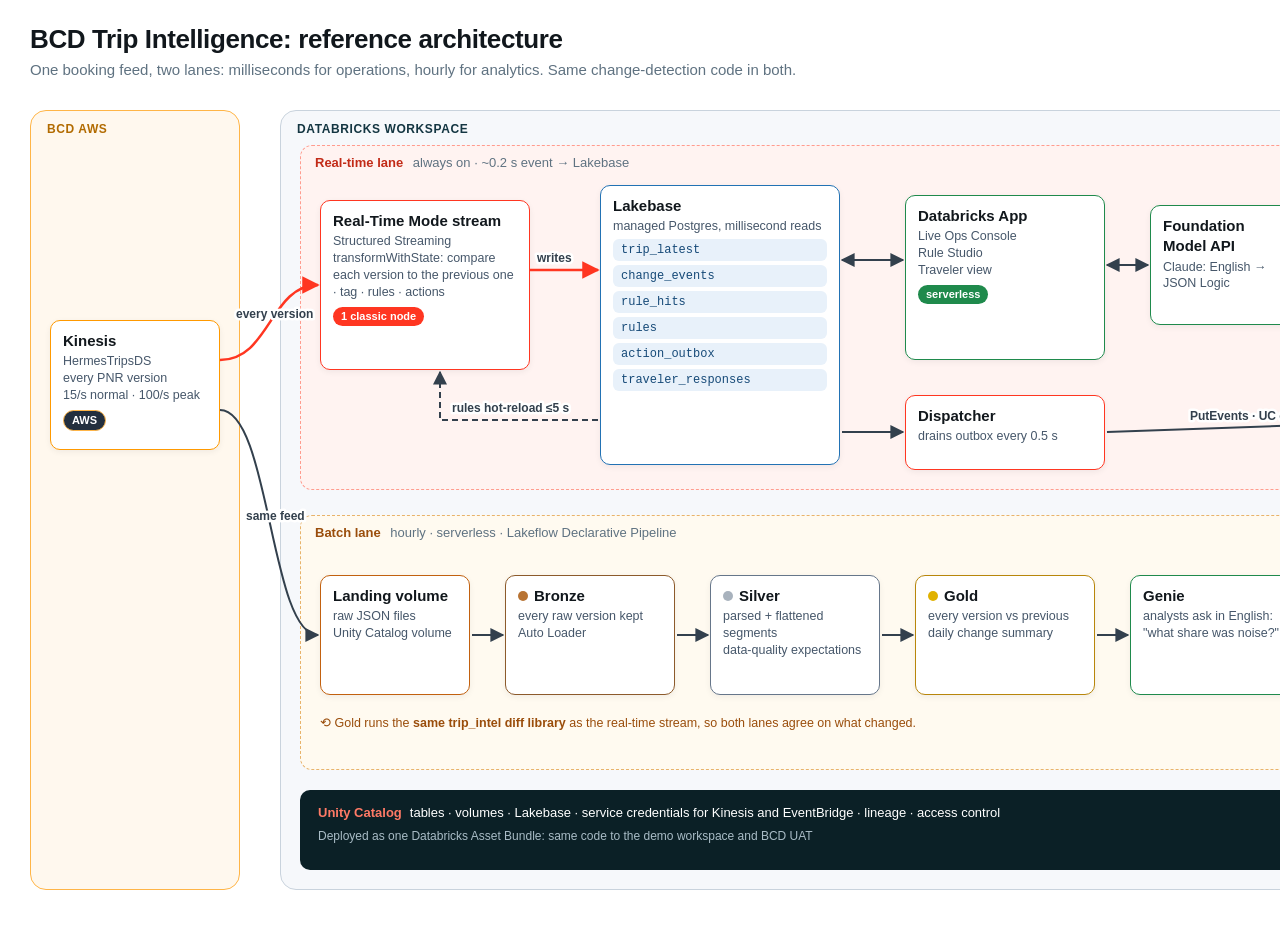
==== docs/architecture/src/01_overview.html @ f4b1dc8a "docs: architecture diagrams — reference architecture, real-time and rule/action sequences, stateful " ====
<!doctype html>
<html><head><meta charset="utf-8"><style>
  * { box-sizing: border-box; margin: 0; }
  body { width: 1600px; height: 940px; font: 14px/1.35 Inter, -apple-system, "Segoe UI", Roboto, sans-serif; color: #11171c; background: #fff; position: relative; }
  .abs { position: absolute; }
  h1 { position: absolute; left: 30px; top: 22px; font-size: 26px; letter-spacing: -.4px; }
  .lede { position: absolute; left: 30px; top: 60px; color: #5f7281; font-size: 15px; }
  .panel { position: absolute; border-radius: 16px; }
  .panel > .t { position: absolute; left: 16px; top: 10px; font-size: 12px; font-weight: 700; letter-spacing: .6px; text-transform: uppercase; }
  .aws { background: #fff8ee; border: 1.5px solid #ffb547; } .aws > .t { color: #b26b00; }
  .dbx { background: #f6f8fb; border: 1.5px solid #c9d3dd; } .dbx > .t { color: #143642; }
  .band { position: absolute; border-radius: 12px; border: 1.5px dashed; }
  .band > .t { position: absolute; left: 14px; top: 8px; font-size: 13px; font-weight: 700; }
  .band > .t span { font-weight: 500; color: #5f7281; margin-left: 6px; }
  .rt { background: #fff3f1; border-color: #ff9c8f; } .rt > .t { color: #c22a17; }
  .bt { background: #fffaf0; border-color: #e8b36b; } .bt > .t { color: #9a4d0b; }
  .box { position: absolute; background: #fff; border: 1.5px solid #143642; border-radius: 10px; padding: 10px 12px; box-shadow: 0 2px 6px rgba(16,24,40,.06); }
  .box b { display: block; font-size: 15px; margin-bottom: 2px; }
  .box .s { color: #46576a; font-size: 12.5px; }
  .chip { display: inline-block; margin-top: 6px; font-size: 11px; font-weight: 700; padding: 2px 8px; border-radius: 999px; background: #0b2026; color: #fff; }
  .chip.red { background: #ff3621; } .chip.green { background: #1f8a4c; } .chip.blue { background: #2272b4; } .chip.amber { background: #c2610f; } .chip.aws { background: #232f3e; }
  .tbl { display: block; font: 12px ui-monospace, Menlo, monospace; background: #e8f1fa; color: #164a78; border-radius: 6px; padding: 4px 8px; margin-top: 4px; }
  .uc { position: absolute; border-radius: 10px; background: #0b2026; color: #fff; padding: 14px 18px; font-size: 13px; }
  .uc b { color: #ff7a66; margin-right: 8px; }
  .medal { display: inline-block; width: 10px; height: 10px; border-radius: 50%; margin-right: 6px; vertical-align: 0; }
  .facts { position: absolute; background: #fff; border: 1.5px solid #e6eaef; border-radius: 14px; padding: 14px 16px; }
  .facts h3 { font-size: 13px; text-transform: uppercase; letter-spacing: .6px; color: #5f7281; margin-bottom: 8px; }
  .facts div { display: flex; justify-content: space-between; padding: 4px 0; border-bottom: 1px solid #f0f2f5; font-size: 13px; }
  .facts div span:last-child { font-weight: 700; }
  svg { position: absolute; left: 0; top: 0; overflow: visible; }
  .lbl { font-size: 12px; fill: #33404d; font-weight: 600; stroke: #fff; stroke-width: 5px; paint-order: stroke; stroke-linejoin: round; }
</style></head><body>
<h1>BCD Trip Intelligence: reference architecture</h1>
<div class="lede">One booking feed, two lanes: milliseconds for operations, hourly for analytics. Same change-detection code in both.</div>

<!-- left: BCD AWS source -->
<div class="panel aws" style="left:30px;top:110px;width:210px;height:780px"><div class="t">BCD AWS</div></div>
<div class="box" style="left:50px;top:320px;width:170px;height:130px;border-color:#ff9900">
  <b>Kinesis</b><div class="s">HermesTripsDS<br>every PNR version<br>15/s normal · 100/s peak</div><span class="chip aws">AWS</span></div>

<!-- Databricks workspace -->
<div class="panel dbx" style="left:280px;top:110px;width:1060px;height:780px"><div class="t">Databricks workspace</div></div>

<div class="band rt" style="left:300px;top:145px;width:1020px;height:345px"><div class="t">Real-time lane <span>always on · ~0.2 s event → Lakebase</span></div></div>
<div class="box" style="left:320px;top:200px;width:210px;height:170px;border-color:#ff3621">
  <b>Real-Time Mode stream</b><div class="s">Structured Streaming<br>transformWithState: compare each version to the previous one · tag · rules · actions</div>
  <span class="chip red">1 classic node</span></div>
<div class="box" style="left:600px;top:185px;width:240px;height:280px;border-color:#2272b4">
  <b>Lakebase</b><div class="s">managed Postgres, millisecond reads</div>
  <span class="tbl">trip_latest</span><span class="tbl">change_events</span><span class="tbl">rule_hits</span>
  <span class="tbl">rules</span><span class="tbl">action_outbox</span><span class="tbl">traveler_responses</span></div>
<div class="box" style="left:905px;top:195px;width:200px;height:165px;border-color:#1f8a4c">
  <b>Databricks App</b><div class="s">Live Ops Console<br>Rule Studio<br>Traveler view</div><span class="chip green">serverless</span></div>
<div class="box" style="left:1150px;top:205px;width:150px;height:120px;border-color:#1f8a4c">
  <b>Foundation Model API</b><div class="s">Claude: English → JSON Logic</div></div>
<div class="box" style="left:905px;top:395px;width:200px;height:75px;border-color:#ff3621">
  <b>Dispatcher</b><div class="s">drains outbox every 0.5 s</div></div>

<div class="band bt" style="left:300px;top:515px;width:1020px;height:255px"><div class="t">Batch lane <span>hourly · serverless · Lakeflow Declarative Pipeline</span></div></div>
<div class="box" style="left:320px;top:575px;width:150px;height:120px;border-color:#c2610f">
  <b>Landing volume</b><div class="s">raw JSON files<br>Unity Catalog volume</div></div>
<div class="box" style="left:505px;top:575px;width:170px;height:120px;border-color:#8c5a2b">
  <b><span class="medal" style="background:#b87333"></span>Bronze</b><div class="s">every raw version kept<br>Auto Loader</div></div>
<div class="box" style="left:710px;top:575px;width:170px;height:120px;border-color:#66768a">
  <b><span class="medal" style="background:#a8b2bd"></span>Silver</b><div class="s">parsed + flattened segments<br>data-quality expectations</div></div>
<div class="box" style="left:915px;top:575px;width:180px;height:120px;border-color:#b8860b">
  <b><span class="medal" style="background:#e0b100"></span>Gold</b><div class="s">every version vs previous<br>daily change summary</div></div>
<div class="box" style="left:1130px;top:575px;width:170px;height:120px;border-color:#1f8a4c">
  <b>Genie</b><div class="s">analysts ask in English:<br>"what share was noise?"</div></div>
<div class="abs" style="left:320px;top:715px;width:980px;font-size:12.5px;color:#9a4d0b">
  ⟲ Gold runs the <b>same trip_intel diff library</b> as the real-time stream, so both lanes agree on what changed.</div>

<div class="uc" style="left:300px;top:790px;width:1020px;height:80px">
  <b>Unity Catalog</b>tables · volumes · Lakebase · service credentials for Kinesis and EventBridge · lineage · access control
  <div style="color:#a9bcc6;margin-top:6px;font-size:12px">Deployed as one Databricks Asset Bundle: same code to the demo workspace and BCD UAT</div></div>

<!-- right: BCD AWS targets -->
<div class="panel aws" style="left:1370px;top:330px;width:200px;height:250px"><div class="t">BCD AWS</div></div>
<div class="box" style="left:1390px;top:385px;width:160px;height:75px;border-color:#ff9900"><b>EventBridge</b><div class="s">PutEvents</div></div>
<div class="box" style="left:1390px;top:495px;width:160px;height:70px;border-color:#ff9900"><b>Lambdas · APIs</b><div class="s">seat, notify, rebook</div></div>

<div class="facts" style="left:1370px;top:610px;width:200px;height:280px">
  <h3>Measured</h3>
  <div><span>Peak rate</span><span>100/s</span></div>
  <div><span>Detect p50</span><span>73 ms</span></div>
  <div><span>Detect p95</span><span>109 ms</span></div>
  <div><span>In Lakebase p50</span><span>~0.2 s</span></div>
  <div><span>New rule live</span><span>~5 s</span></div>
  <div><span>Noise filtered</span><span>~85%</span></div>
  <div style="border:0"><span>RTM compute</span><span>1 node</span></div>
</div>

<svg width="1600" height="940">
  <defs>
    <marker id="a" viewBox="0 0 10 10" refX="9" refY="5" markerWidth="7" markerHeight="7" orient="auto-start-reverse"><path d="M0,0 L10,5 L0,10 z" fill="#33404d"/></marker>
    <marker id="ar" viewBox="0 0 10 10" refX="9" refY="5" markerWidth="7" markerHeight="7" orient="auto-start-reverse"><path d="M0,0 L10,5 L0,10 z" fill="#ff3621"/></marker>
  </defs>
  <g fill="none" stroke="#33404d" stroke-width="2">
    <path d="M220 360 C 270 360, 270 285, 318 285" stroke="#ff3621" stroke-width="2.5" marker-end="url(#ar)"/>
    <path d="M220 410 C 270 410, 270 635, 318 635" marker-end="url(#a)"/>
    <path d="M530 270 L 598 270" stroke="#ff3621" stroke-width="2.5" marker-end="url(#ar)"/>
    <path d="M598 420 L 440 420 L 440 372" stroke-dasharray="6 4" marker-end="url(#a)"/>
    <path d="M842 260 L 903 260" marker-start="url(#a)" marker-end="url(#a)"/>
    <path d="M1107 265 L 1148 265" marker-start="url(#a)" marker-end="url(#a)"/>
    <path d="M842 432 L 903 432" marker-end="url(#a)"/>
    <path d="M1107 432 L 1388 422" marker-end="url(#a)"/>
    <path d="M1470 462 L 1470 493" marker-end="url(#a)"/>
    <path d="M472 635 L 503 635" marker-end="url(#a)"/>
    <path d="M677 635 L 708 635" marker-end="url(#a)"/>
    <path d="M882 635 L 913 635" marker-end="url(#a)"/>
    <path d="M1097 635 L 1128 635" marker-end="url(#a)"/>
  </g>
  <text class="lbl" x="236" y="318">every version</text>
  <text class="lbl" x="246" y="520">same feed</text>
  <text class="lbl" x="537" y="262">writes</text>
  <text class="lbl" x="452" y="412">rules hot-reload ≤5 s</text>
  <text class="lbl" x="1190" y="420">PutEvents · UC credential</text>
</svg>
</body></html>
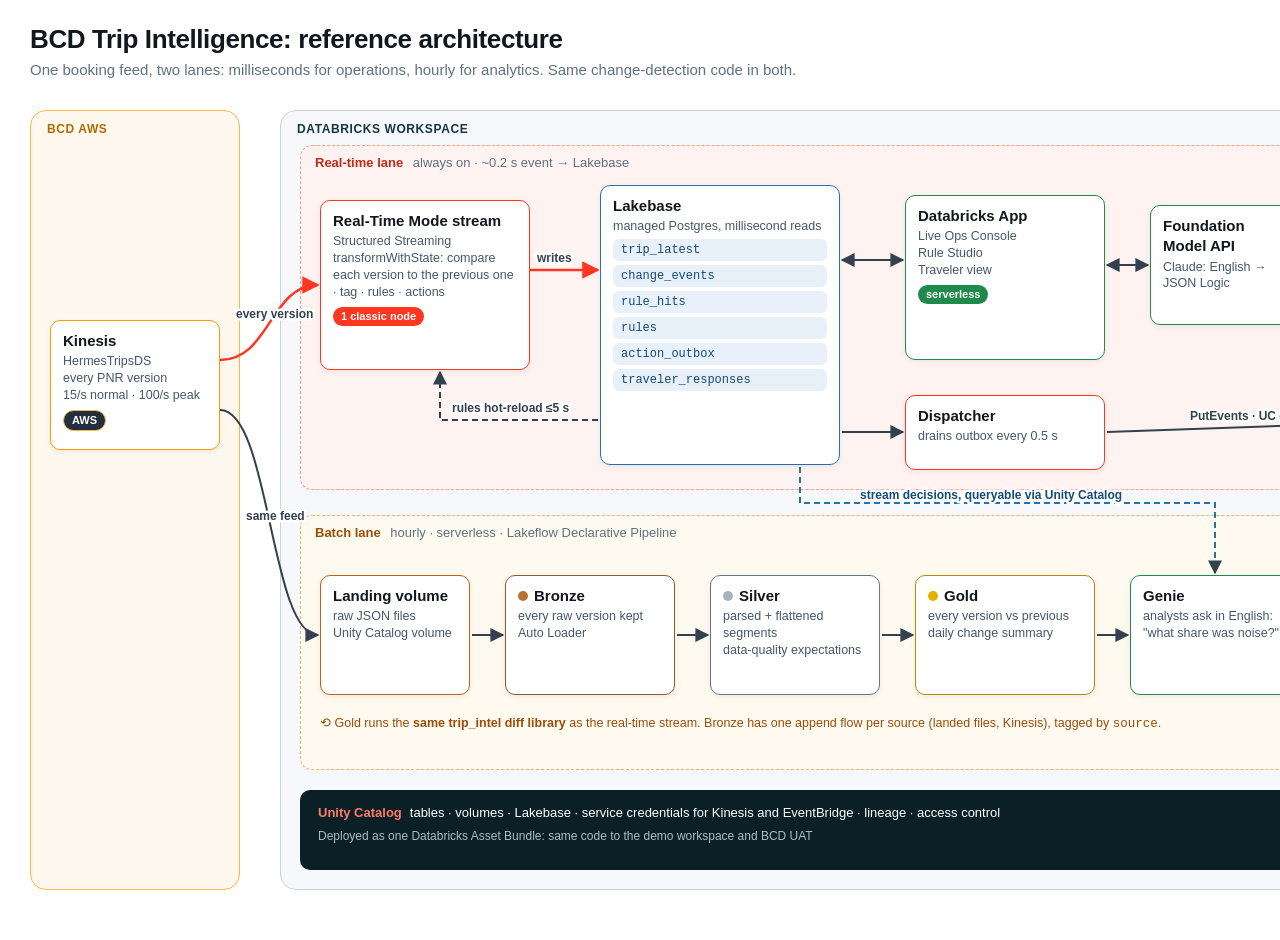
==== commit 5621dad6: "feat: ingest-once bronze (append flows: landed files + read-only Kinesis in UAT), Lakebase registere" ====
--- a/docs/architecture/src/01_overview.html
+++ b/docs/architecture/src/01_overview.html
@@ -68,7 +68,7 @@
 <div class="box" style="left:1130px;top:575px;width:170px;height:120px;border-color:#1f8a4c">
   <b>Genie</b><div class="s">analysts ask in English:<br>"what share was noise?"</div></div>
 <div class="abs" style="left:320px;top:715px;width:980px;font-size:12.5px;color:#9a4d0b">
-  ⟲ Gold runs the <b>same trip_intel diff library</b> as the real-time stream, so both lanes agree on what changed.</div>
+  ⟲ Gold runs the <b>same trip_intel diff library</b> as the real-time stream. Bronze has one append flow per source (landed files, Kinesis), tagged by <code>source</code>.</div>
 
 <div class="uc" style="left:300px;top:790px;width:1020px;height:80px">
   <b>Unity Catalog</b>tables · volumes · Lakebase · service credentials for Kinesis and EventBridge · lineage · access control
@@ -109,11 +109,13 @@
     <path d="M677 635 L 708 635" marker-end="url(#a)"/>
     <path d="M882 635 L 913 635" marker-end="url(#a)"/>
     <path d="M1097 635 L 1128 635" marker-end="url(#a)"/>
+    <path d="M800 467 L 800 503 L 1215 503 L 1215 573" stroke="#2272b4" stroke-dasharray="6 4" marker-end="url(#a)"/>
   </g>
   <text class="lbl" x="236" y="318">every version</text>
   <text class="lbl" x="246" y="520">same feed</text>
   <text class="lbl" x="537" y="262">writes</text>
   <text class="lbl" x="452" y="412">rules hot-reload ≤5 s</text>
   <text class="lbl" x="1190" y="420">PutEvents · UC credential</text>
+  <text class="lbl" x="860" y="499" style="fill:#164a78">stream decisions, queryable via Unity Catalog</text>
 </svg>
 </body></html>
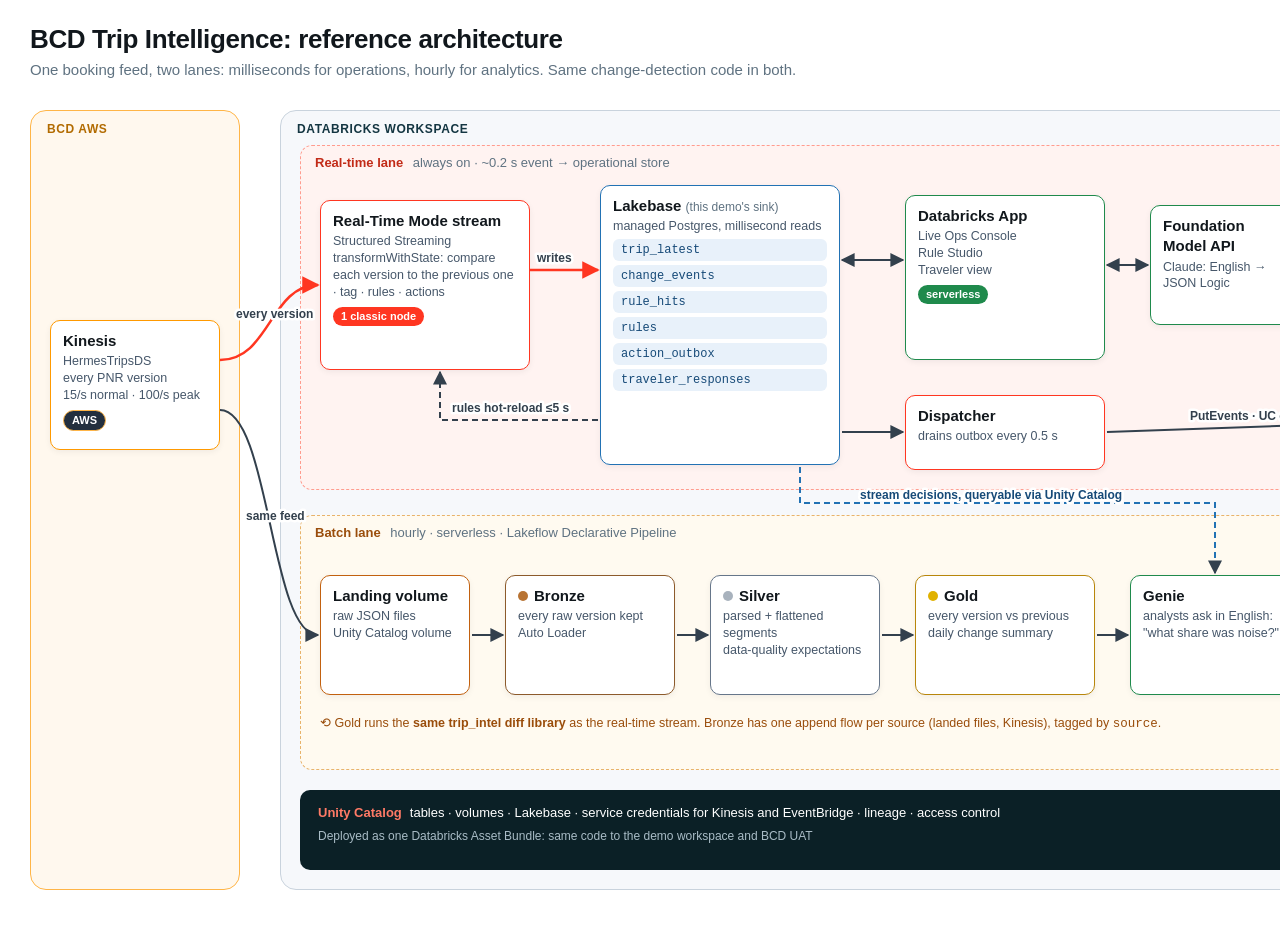
==== commit f7caa2c1: "RTM per docs: pin DBR 18.2, Photon off, log built-in latency percentiles; docs: operational vs analy" ====
--- a/docs/architecture/src/01_overview.html
+++ b/docs/architecture/src/01_overview.html
@@ -41,12 +41,12 @@
 <!-- Databricks workspace -->
 <div class="panel dbx" style="left:280px;top:110px;width:1060px;height:780px"><div class="t">Databricks workspace</div></div>
 
-<div class="band rt" style="left:300px;top:145px;width:1020px;height:345px"><div class="t">Real-time lane <span>always on · ~0.2 s event → Lakebase</span></div></div>
+<div class="band rt" style="left:300px;top:145px;width:1020px;height:345px"><div class="t">Real-time lane <span>always on · ~0.2 s event → operational store</span></div></div>
 <div class="box" style="left:320px;top:200px;width:210px;height:170px;border-color:#ff3621">
   <b>Real-Time Mode stream</b><div class="s">Structured Streaming<br>transformWithState: compare each version to the previous one · tag · rules · actions</div>
   <span class="chip red">1 classic node</span></div>
 <div class="box" style="left:600px;top:185px;width:240px;height:280px;border-color:#2272b4">
-  <b>Lakebase</b><div class="s">managed Postgres, millisecond reads</div>
+  <b>Lakebase <span style="font-weight:500;font-size:12px;color:#5f7281">(this demo's sink)</span></b><div class="s">managed Postgres, millisecond reads</div>
   <span class="tbl">trip_latest</span><span class="tbl">change_events</span><span class="tbl">rule_hits</span>
   <span class="tbl">rules</span><span class="tbl">action_outbox</span><span class="tbl">traveler_responses</span></div>
 <div class="box" style="left:905px;top:195px;width:200px;height:165px;border-color:#1f8a4c">
@@ -73,6 +73,12 @@
 <div class="uc" style="left:300px;top:790px;width:1020px;height:80px">
   <b>Unity Catalog</b>tables · volumes · Lakebase · service credentials for Kinesis and EventBridge · lineage · access control
   <div style="color:#a9bcc6;margin-top:6px;font-size:12px">Deployed as one Databricks Asset Bundle: same code to the demo workspace and BCD UAT</div></div>
+
+<!-- sink options: Lakebase is one choice, not the only one -->
+<div class="facts" style="left:1370px;top:110px;width:200px;height:200px">
+  <h3>Sink options</h3>
+  <div style="display:block;border:0;font-size:12.5px;line-height:1.45">Real-Time Mode writes to <b>Kafka / MSK / Event Hubs</b> natively, or to <b>any database or API</b> through a ForeachWriter: Lakebase / Postgres (shown), DynamoDB, Redis, HTTP.<br><span style="color:#5f7281">Not a sink: Delta, Kinesis.</span></div>
+</div>
 
 <!-- right: BCD AWS targets -->
 <div class="panel aws" style="left:1370px;top:330px;width:200px;height:250px"><div class="t">BCD AWS</div></div>
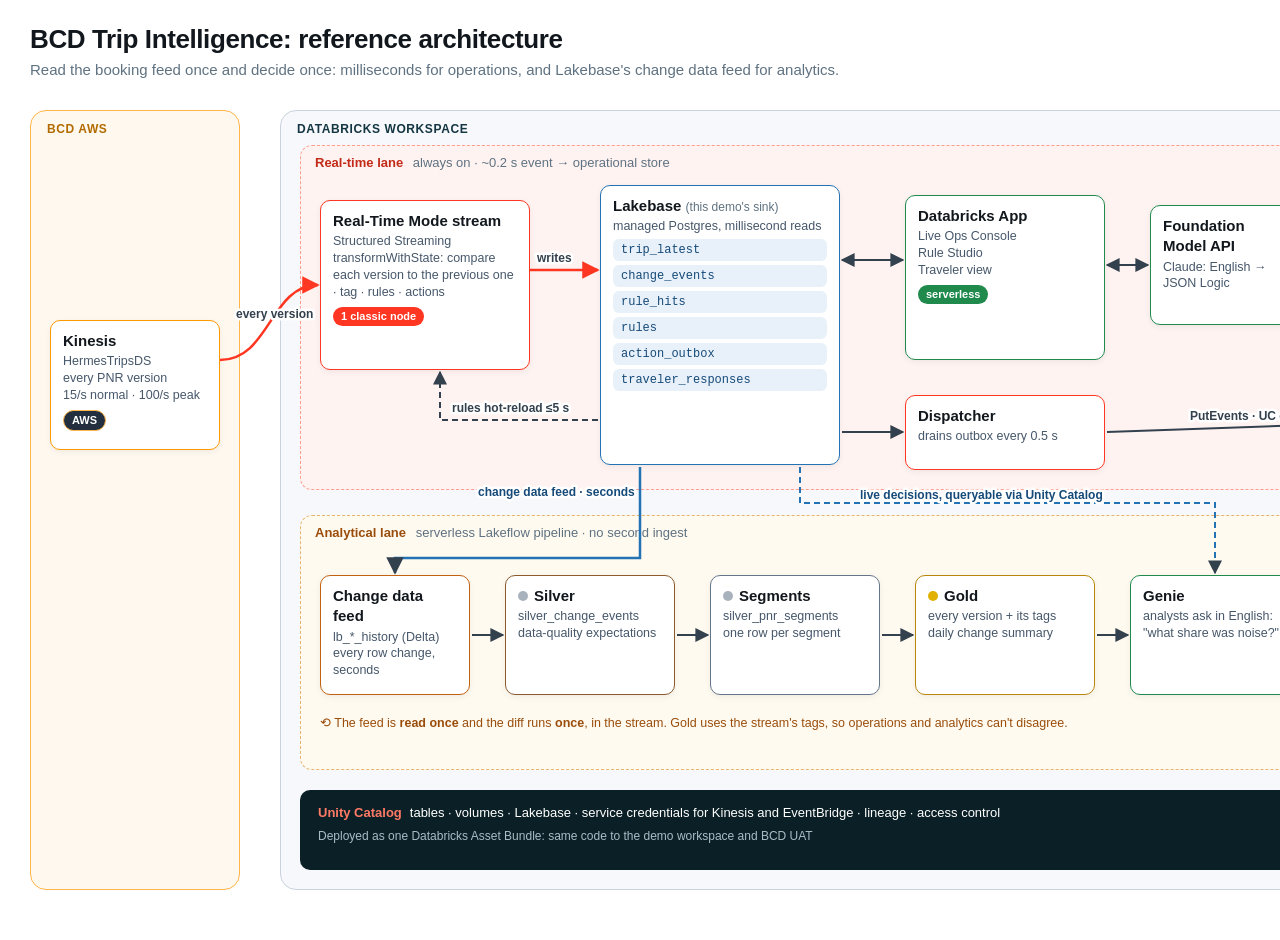
==== commit 12cd6b2a: "Ingest once: UAT analytical lane from Lakebase change data feed (silver/gold from lb_change_events_h" ====
--- a/docs/architecture/src/01_overview.html
+++ b/docs/architecture/src/01_overview.html
@@ -31,7 +31,7 @@
   .lbl { font-size: 12px; fill: #33404d; font-weight: 600; stroke: #fff; stroke-width: 5px; paint-order: stroke; stroke-linejoin: round; }
 </style></head><body>
 <h1>BCD Trip Intelligence: reference architecture</h1>
-<div class="lede">One booking feed, two lanes: milliseconds for operations, hourly for analytics. Same change-detection code in both.</div>
+<div class="lede">Read the booking feed once and decide once: milliseconds for operations, and Lakebase's change data feed for analytics.</div>
 
 <!-- left: BCD AWS source -->
 <div class="panel aws" style="left:30px;top:110px;width:210px;height:780px"><div class="t">BCD AWS</div></div>
@@ -56,19 +56,19 @@
 <div class="box" style="left:905px;top:395px;width:200px;height:75px;border-color:#ff3621">
   <b>Dispatcher</b><div class="s">drains outbox every 0.5 s</div></div>
 
-<div class="band bt" style="left:300px;top:515px;width:1020px;height:255px"><div class="t">Batch lane <span>hourly · serverless · Lakeflow Declarative Pipeline</span></div></div>
+<div class="band bt" style="left:300px;top:515px;width:1020px;height:255px"><div class="t">Analytical lane <span>serverless Lakeflow pipeline · no second ingest</span></div></div>
 <div class="box" style="left:320px;top:575px;width:150px;height:120px;border-color:#c2610f">
-  <b>Landing volume</b><div class="s">raw JSON files<br>Unity Catalog volume</div></div>
+  <b>Change data feed</b><div class="s">lb_*_history (Delta)<br>every row change, seconds</div></div>
 <div class="box" style="left:505px;top:575px;width:170px;height:120px;border-color:#8c5a2b">
-  <b><span class="medal" style="background:#b87333"></span>Bronze</b><div class="s">every raw version kept<br>Auto Loader</div></div>
+  <b><span class="medal" style="background:#a8b2bd"></span>Silver</b><div class="s">silver_change_events<br>data-quality expectations</div></div>
 <div class="box" style="left:710px;top:575px;width:170px;height:120px;border-color:#66768a">
-  <b><span class="medal" style="background:#a8b2bd"></span>Silver</b><div class="s">parsed + flattened segments<br>data-quality expectations</div></div>
+  <b><span class="medal" style="background:#a8b2bd"></span>Segments</b><div class="s">silver_pnr_segments<br>one row per segment</div></div>
 <div class="box" style="left:915px;top:575px;width:180px;height:120px;border-color:#b8860b">
-  <b><span class="medal" style="background:#e0b100"></span>Gold</b><div class="s">every version vs previous<br>daily change summary</div></div>
+  <b><span class="medal" style="background:#e0b100"></span>Gold</b><div class="s">every version + its tags<br>daily change summary</div></div>
 <div class="box" style="left:1130px;top:575px;width:170px;height:120px;border-color:#1f8a4c">
   <b>Genie</b><div class="s">analysts ask in English:<br>"what share was noise?"</div></div>
 <div class="abs" style="left:320px;top:715px;width:980px;font-size:12.5px;color:#9a4d0b">
-  ⟲ Gold runs the <b>same trip_intel diff library</b> as the real-time stream. Bronze has one append flow per source (landed files, Kinesis), tagged by <code>source</code>.</div>
+  ⟲ The feed is <b>read once</b> and the diff runs <b>once</b>, in the stream. Gold uses the stream's tags, so operations and analytics can't disagree.</div>
 
 <div class="uc" style="left:300px;top:790px;width:1020px;height:80px">
   <b>Unity Catalog</b>tables · volumes · Lakebase · service credentials for Kinesis and EventBridge · lineage · access control
@@ -103,7 +103,6 @@
   </defs>
   <g fill="none" stroke="#33404d" stroke-width="2">
     <path d="M220 360 C 270 360, 270 285, 318 285" stroke="#ff3621" stroke-width="2.5" marker-end="url(#ar)"/>
-    <path d="M220 410 C 270 410, 270 635, 318 635" marker-end="url(#a)"/>
     <path d="M530 270 L 598 270" stroke="#ff3621" stroke-width="2.5" marker-end="url(#ar)"/>
     <path d="M598 420 L 440 420 L 440 372" stroke-dasharray="6 4" marker-end="url(#a)"/>
     <path d="M842 260 L 903 260" marker-start="url(#a)" marker-end="url(#a)"/>
@@ -115,13 +114,14 @@
     <path d="M677 635 L 708 635" marker-end="url(#a)"/>
     <path d="M882 635 L 913 635" marker-end="url(#a)"/>
     <path d="M1097 635 L 1128 635" marker-end="url(#a)"/>
+    <path d="M640 467 L 640 558 L 395 558 L 395 573" stroke="#2272b4" stroke-width="2.5" marker-end="url(#a)"/>
     <path d="M800 467 L 800 503 L 1215 503 L 1215 573" stroke="#2272b4" stroke-dasharray="6 4" marker-end="url(#a)"/>
   </g>
   <text class="lbl" x="236" y="318">every version</text>
-  <text class="lbl" x="246" y="520">same feed</text>
   <text class="lbl" x="537" y="262">writes</text>
   <text class="lbl" x="452" y="412">rules hot-reload ≤5 s</text>
   <text class="lbl" x="1190" y="420">PutEvents · UC credential</text>
-  <text class="lbl" x="860" y="499" style="fill:#164a78">stream decisions, queryable via Unity Catalog</text>
+  <text class="lbl" x="860" y="499" style="fill:#164a78">live decisions, queryable via Unity Catalog</text>
+  <text class="lbl" x="478" y="496" style="fill:#164a78">change data feed · seconds</text>
 </svg>
 </body></html>
